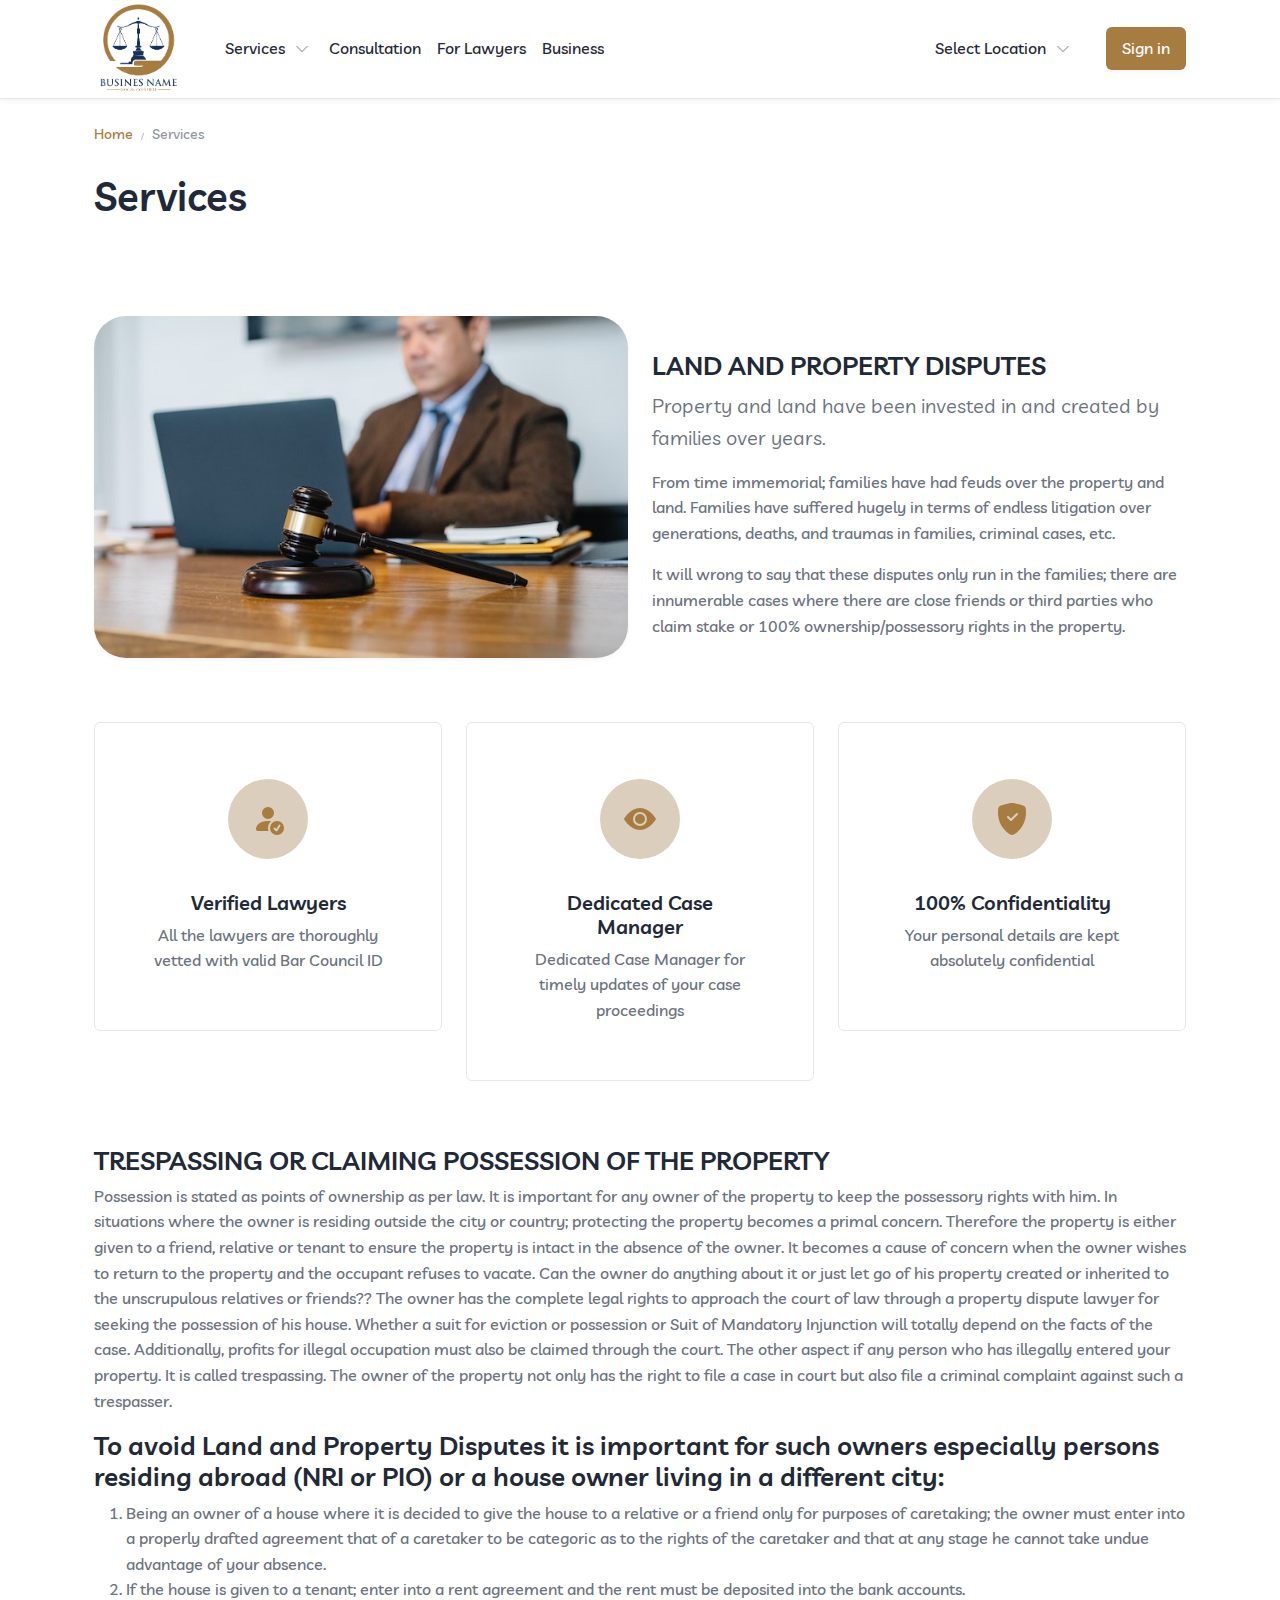
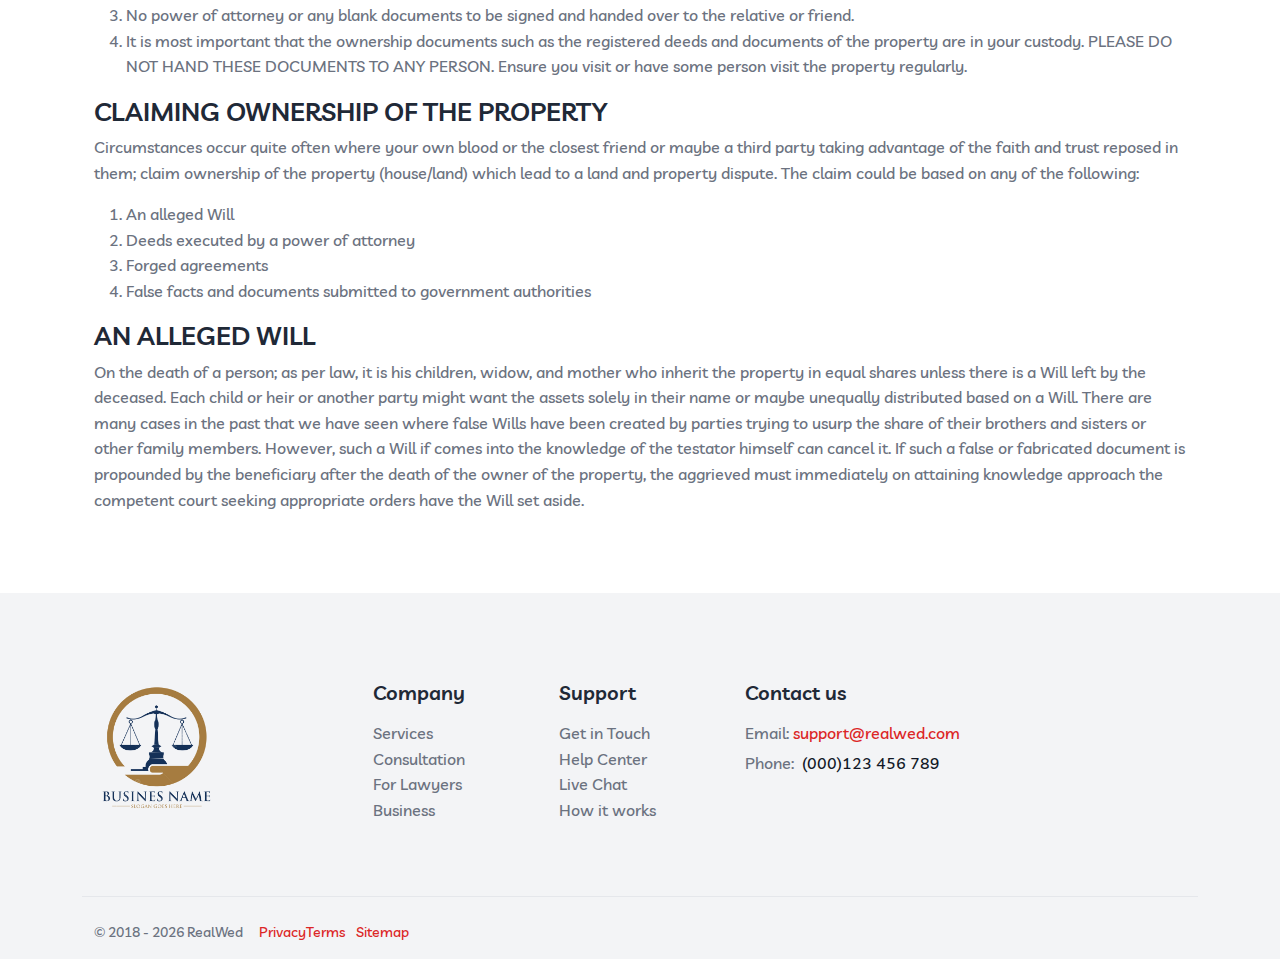
==== services.html @ 01d4025c "service page added" ====
<!DOCTYPE html>
<html lang="en">

<head>
  <meta charset="UTF-8">
  <meta name="viewport" content="width=device-width, initial-scale=1.0">

<!-- Libs -->
<link rel="stylesheet" href="assets/libs/bootstrap-icons/font/bootstrap-icons.css">
<link rel="stylesheet" href="assets/fonts/wedding-icon-font/flaticon.css">
<link rel="stylesheet" href="assets/fonts/fontello/css/fontello.css">

<!-- Theme CSS -->
  <link rel="stylesheet" href="assets/css/theme.min.css">

  <link rel="stylesheet" href="assets/css/style.css">

  <title>Your Legal Website</title>

</head>

<body>

    <!-- navbar -->
  <div class="navbar-transparent navbar-position navbar-white">
      <div class="container">
        <div class="row">
          <div class="col-md-12">
            <nav class="navbar navbar-expand-lg">
              <a class="navbar-brand col-lg-1 col-2" href="index.html">
                  <img src="assets/images/logo/law-logo.png" class="img-fluid w-100" alt="">
                </a>
              <button class="navbar-toggler collapsed" type="button" data-bs-toggle="collapse"
                data-bs-target="#navbarSupportedContent" aria-controls="navbarSupportedContent" aria-expanded="false"
                aria-label="Toggle navigation">
                <span class="icon-bar"></span>
                <span class="icon-bar"></span>
                <span class="icon-bar"></span>
              </button>
              <div class="collapse navbar-collapse" id="navbarSupportedContent">
                <ul class="navbar-nav mx-auto ms-lg-5">
                  <li class="nav-item dropdown">
                    <a class="nav-link dropdown-toggle" href="#" id="navbarListing" role="button" data-bs-toggle="dropdown"
                      aria-expanded="false">
                      Services
                    </a>
                    <ul class="dropdown-menu " aria-labelledby="navbarListing">
                      <li><a class="dropdown-item" href="services.html">Property Possession Delay - RERA</a></li>
                      <li><a class="dropdown-item" href="#">Apostille Certificate</a></li>
                      <li><a class="dropdown-item" href="#">Possession Delay - NCLT</a></li>
                      <li><a class="dropdown-item" href="#">Mutual Consent Divorce</a></li>
                      <li><a class="dropdown-item" href="#">Cheque Bounce Complaint</a></li>
                      <li><a class="dropdown-item" href="#">Legal Notice</a></li>
                    </ul>
                  </li>
  
                  <li><a class="nav-link mt-1" href="#">Consultation</a></li>
                  <li><a class="nav-link mt-1" href="#">For Lawyers</a></li>
                  <li><a class="nav-link mt-1" href="#">Business</a></li>
                </ul>
  
                <div class="p-3 p-lg-0">
                  <ul class="navbar-nav mx-auto ms-lg-auto">
                  <li class="nav-item dropdown">
                    <a class="nav-link dropdown-toggle px-4" href="#" id="blogDropdown" role="button" data-bs-toggle="dropdown"
                      aria-expanded="false">
                      Select Location
                    </a>
                    <ul class="dropdown-menu" aria-labelledby="blogDropdown">
                      <li><a class="dropdown-item" href="">New Delhi</a></li>
                      <li><a class="dropdown-item" href="">Mumbai</a></li>
                      <li><a class="dropdown-item" href="">Pune</a></li>
                      <li><a class="dropdown-item" href="">Hyederabad</a></li>
                    <li><a class="dropdown-item" href="">Kolkata</a></li>
                    <li><a class="dropdown-item" href="">Gurgaon</a></li>
                      <li><a class="dropdown-item" href="">Bangalore</a></li>
                    </ul>
                  </li>
                  <li><a href="signin.html" class="btn btn-secondary bg-gold shadow-sm my-3 text-white border-0">Sign in</a></li>
                </ul>
                
                </div>
              </div>
            </nav>
          </div>
        </div>
      </div>
    </div>
    <!-- end navbar -->

    <!-- pageheader -->
    <section class="pt-4 pb-4 pb-lg-8">
        <div class="container">
            <div class="row">
                <div class="col-md-12">
                    <!-- breadcrumb -->
                    <nav aria-label="breadcrumb">
                        <ol class="breadcrumb">
                            <li class="breadcrumb-item"><a href="#">Home</a></li>
                            <li class="breadcrumb-item active" aria-current="page">Services</li>
                        </ol>
                    </nav>
                    <div class="mt-4">
                        <h1 class="display-6 fw-semi-bold">Services</h1>
                    </div>
                </div>
            </div>
        </div>
    </section>
    <!-- pageheader-->

    <!-- who we are -->
    <section class="py-lg-5 py-6">
        <div class="container">
            <div class="row align-items-center mb-lg-5 mb-5">
                <div class="col-lg-6 col-md-12 col-12">
                    <div class="mb-5">
                        <img src="assets/images/services/land-&-property-details.jpg" alt="about" class="img-fluid rounded-5 w-100 shadow-sm">
                    </div>
                </div>
                <div class="col-lg-6 col-md-12 col-12">
                    <h2>LAND AND PROPERTY DISPUTES</h2>
                    <p class="lead">Property and land have been invested in and created by families over years.</p>
                    <p>From time immemorial; families have had feuds over the property and land. Families have suffered hugely in terms of endless litigation over generations, deaths, and traumas in families, criminal cases, etc. </p>
                    <p>It will wrong to say that these disputes only run in the families; there are innumerable cases where there are close friends or third parties who claim stake or 100% ownership/possessory rights in the property.</p>
                </div>
            </div>
            <div class="row">
                <div class="col-md-4">
                    <div class="card mb-3 mb-lg-0">
                        <div class="card-body p-lg-8">
                            <div class="text-center">
                                <div class="icon-shape icon-xxl bg-primary-100 rounded-circle mb-5">
                                    <svg xmlns="http://www.w3.org/2000/svg" width="32" height="32" fill="currentColor" class="bi bi-person-fill-check text-gold" viewBox="0 0 16 16">
                                        <path d="M12.5 16a3.5 3.5 0 1 0 0-7 3.5 3.5 0 0 0 0 7Zm1.679-4.493-1.335 2.226a.75.75 0 0 1-1.174.144l-.774-.773a.5.5 0 0 1 .708-.708l.547.548 1.17-1.951a.5.5 0 1 1 .858.514ZM11 5a3 3 0 1 1-6 0 3 3 0 0 1 6 0Z"/>
                                        <path d="M2 13c0 1 1 1 1 1h5.256A4.493 4.493 0 0 1 8 12.5a4.49 4.49 0 0 1 1.544-3.393C9.077 9.038 8.564 9 8 9c-5 0-6 3-6 4Z"/>
                                    </svg>
                            </div>
                                <h3>Verified Lawyers</h3>
                                <p class="mb-0">All the lawyers are thoroughly vetted with valid Bar Council ID</p>
                            </div>
                        </div>
                    </div>
                </div>
                <div class="col-md-4">
                    <div class="card mb-3 mb-lg-0">
                        <div class="card-body p-lg-8">
                            <div class="text-center">
                                <div class="icon-shape icon-xxl bg-primary-100 rounded-circle mb-5">
                                <svg xmlns="http://www.w3.org/2000/svg" width="32" height="32" fill="currentColor"
                                    class="bi bi-person-lines-fill text-gold" viewBox="0 0 16 16">
                                    <path d="M10.5 8a2.5 2.5 0 1 1-5 0 2.5 2.5 0 0 1 5 0z" />
                                    <path
                                        d="M0 8s3-5.5 8-5.5S16 8 16 8s-3 5.5-8 5.5S0 8 0 8zm8 3.5a3.5 3.5 0 1 0 0-7 3.5 3.5 0 0 0 0 7z" />
                                </svg>
                                </div>
                                <h3>Dedicated Case Manager</h3>
                                <p class="mb-0">Dedicated Case Manager for timely updates of your case proceedings</p>
                            </div>
                        </div>
                    </div>
                </div>
                <div class="col-md-4">
                    <div class="card mb-3 mb-lg-0">
                        <div class="card-body p-lg-8">
                            <div class="text-center">
                                <div class="icon-shape icon-xxl bg-primary-100 rounded-circle mb-5">
                                    <svg xmlns="http://www.w3.org/2000/svg" width="32" height="32" fill="currentColor" class="bi bi-shield-fill-check text-gold" viewBox="0 0 16 16">
                                        <path fill-rule="evenodd" d="M8 0c-.69 0-1.843.265-2.928.56-1.11.3-2.229.655-2.887.87a1.54 1.54 0 0 0-1.044 1.262c-.596 4.477.787 7.795 2.465 9.99a11.777 11.777 0 0 0 2.517 2.453c.386.273.744.482 1.048.625.28.132.581.24.829.24s.548-.108.829-.24a7.159 7.159 0 0 0 1.048-.625 11.775 11.775 0 0 0 2.517-2.453c1.678-2.195 3.061-5.513 2.465-9.99a1.541 1.541 0 0 0-1.044-1.263 62.467 62.467 0 0 0-2.887-.87C9.843.266 8.69 0 8 0zm2.146 5.146a.5.5 0 0 1 .708.708l-3 3a.5.5 0 0 1-.708 0l-1.5-1.5a.5.5 0 1 1 .708-.708L7.5 7.793l2.646-2.647z"/>
                                      </svg>
                                </div>
                                <h3>100% Confidentiality</h3>
                                <p class="mb-0">Your personal details are kept absolutely confidential</p>
                            </div>
                        </div>
                    </div>
                </div>
            </div>
        </div>
    </section>
    <!-- who we are -->

    <!-- Our Services Content -->

    <section class="py-lg-5 py-6">
        <div class="container">
            <div class="row align-items-center mb-lg-5 mb-5">
                <div class="col-lg-12 col-md-12 col-12">
                    <div class="service-content">
                        <h2>TRESPASSING OR CLAIMING POSSESSION OF THE PROPERTY</h2>
                        <p>Possession is stated as points of ownership as per law. It is important for any owner of the property to keep the possessory rights with him. In situations where the owner is residing outside the city or country; protecting the property becomes a primal concern. Therefore the property is either given to a friend, relative or tenant to ensure the property is intact in the absence of the owner. It becomes a cause of concern when the owner wishes to return to the property and the occupant refuses to vacate.
                            Can the owner do anything about it or just let go of his property created or inherited to the unscrupulous relatives or friends?? The owner has the complete legal rights to approach the court of law through a property dispute lawyer for seeking the possession of his house. Whether a suit for eviction or possession or Suit of Mandatory Injunction will totally depend on the facts of the case. Additionally, profits for illegal occupation must also be claimed through the court.
                            The other aspect if any person who has illegally entered your property. It is called trespassing. The owner of the property not only has the right to file a case in court but also file a criminal complaint against such a trespasser.
                        </p>
                        <h2>To avoid Land and Property Disputes it is important for such owners especially persons residing abroad (NRI or PIO) or a house owner living in a different city:</h2>
                        <ol>
                            <li>Being an owner of a house where it is decided to give the house to a relative or a friend only for purposes of caretaking; the owner must enter into a properly drafted agreement that of a caretaker to be categoric as to the rights of the caretaker and that at any stage he cannot take undue advantage of your absence.</li>
                            <li>If the house is given to a tenant; enter into a rent agreement and the rent must be deposited into the bank accounts.</li>
                            <li>No power of attorney or any blank documents to be signed and handed over to the relative or friend.</li>
                            <li>It is most important that the ownership documents such as the registered deeds and documents of the property are in your custody. PLEASE DO NOT HAND THESE DOCUMENTS TO ANY PERSON. Ensure you visit or have some person visit the property regularly.</li>
                        </ol>
                        <h2>CLAIMING OWNERSHIP OF THE PROPERTY</h2>
                        <p>Circumstances occur quite often where your own blood or the closest friend or maybe a third party taking advantage of the faith and trust reposed in them; claim ownership of the property (house/land) which lead to a land and property dispute. The claim could be based on any of the following:</p>
                        <ol>
                            <li>An alleged Will</li>
                            <li>Deeds executed by a power of attorney</li>
                            <li>Forged agreements</li>
                            <li>False facts and documents submitted to government authorities</li>
                        </ol>
                        <h2>AN ALLEGED WILL</h2>
                        <p>On the death of a person; as per law, it is his children, widow, and mother who inherit the property in equal shares unless there is a Will left by the deceased. Each child or heir or another party might want the assets solely in their name or maybe unequally distributed based on a Will.

                            There are many cases in the past that we have seen where false Wills have been created by parties trying to usurp the share of their brothers and sisters or other family members. However, such a Will if comes into the knowledge of the testator himself can cancel it. If such a false or fabricated document is propounded by the beneficiary after the death of the owner of the property, the aggrieved must immediately on attaining knowledge approach the competent court seeking appropriate orders have the Will set aside.</p>
                    </div>
                </div>
            </div>
        </div>
    </section>

    <!-- End Of Our Services Content -->

























    <!-- footer -->

 <footer class="pt-12 pb-0 bg-light">
    <div class="container">
      <div class="row">
          <!-- col -->
        <div class="col-lg-3 col-md-6 col-12">
            <!-- para -->
          <div class="mb-4 mb-lg-0">
            <a href="./index.html">
              <img src="assets/images/logo/law-logo.png" class="img-fluid w-50" alt="">
            </a>
          </div>
        </div>
        <div class="col-lg-2 col-md-3 col-6">
          <!-- list -->
        <div class="mb-4 mb-lg-0">
          <h3 class="mb-3">Company</h3>
         <ul class="list-unstyled">
           <li><a href="services.html" class="text-body text-hover-primary">Services</a></li>
           <li><a href="#" class="text-body text-hover-primary">Consultation</a></li>
           <li><a href="#" class="text-body text-hover-primary">For Lawyers</a></li>
           <li><a href="#" class="text-body text-hover-primary">Business</a></li>

         </ul>
        </div>
      </div>
      <div class="col-lg-2 col-md-3 col-6">
        <!-- list -->
      <div class="mb-4 mb-lg-0">
        <h3 class="mb-3">Support</h3>
       <ul class="list-unstyled">
         <li><a href="#" class="text-body text-hover-primary">Get in Touch</a></li>
         <li><a href="#" class="text-body text-hover-primary">Help Center</a></li>
         <li><a href="#" class="text-body text-hover-primary">Live Chat</a></li>
         <li><a href="#" class="text-body text-hover-primary">How it works</a></li>

       </ul>
      </div>
    </div>
    <div class="col-lg-3 col-md-6 col-12">
      <!-- contact -->
    <div class="mb-4 mb-lg-0">
     <h3 class="mb-3">Contact us</h3>
     <p class="mb-1">Email:<a href="#" class="ms-1">support@realwed.com</a></p>
     <p>Phone:<span class="text-dark fw-semi-bold ms-2">(000)123 456 789</span></p>
    </div>
  </div>
      </div>
          <!-- tiny footer -->
      <div class="row mt-8 border-top pt-4 align-items-center">
        <div class="col-md-10 col-12">
          <div class="d-flex fs-5 ">

            <div>
              &copy;
              <span id="copyright">  2018 -
                  <script>document.getElementById('copyright').appendChild(document.createTextNode(new Date().getFullYear()))</script>
              </span>
             RealWed
          </div>
        <div class="ms-3">
              <!-- list -->
              <ul class="list-inline">
                <li class="list-inline-item"><a href="#">PrivacyTerms</a></li>
                <li class="list-inline-item"><a href="#">Sitemap</a></li>
              </ul>
              </div>
          </div>
        </div>
      </div>
    </div>
  </footer>

  <!-- scripts -->
  <!-- Libs JS -->
<script src="assets/libs/jquery/dist/jquery.min.js"></script>
<script src="assets/libs/bootstrap/dist/js/bootstrap.bundle.min.js"></script>
<script src="assets/libs/flatpickr/dist/flatpickr.min.js"></script>

<!-- Theme JS -->
<script src="assets/js/theme.min.js"></script>

</body>

</html>
---- assets/fonts/wedding-icon-font/flaticon.css ----
/*
  	Flaticon icon font: Flaticon
  	Creation date: 25/01/2018 10:47
  	*/

@font-face {
  font-family: "Flaticon";
  src: url("./Flaticon.eot");
  src: url("./Flaticon.eot?#iefix") format("embedded-opentype"),
       url("./Flaticon.woff") format("woff"),
       url("./Flaticon.ttf") format("truetype"),
       url("./Flaticon.svg#Flaticon") format("svg");
  font-weight: normal;
  font-style: normal;
}

@media screen and (-webkit-min-device-pixel-ratio:0) {
  @font-face {
    font-family: "Flaticon";
    src: url("./Flaticon.svg#Flaticon") format("svg");
  }
}

[class^="flaticon-"]:before, [class*=" flaticon-"]:before,
[class^="flaticon-"]:after, [class*=" flaticon-"]:after {   
  font-family: Flaticon;
    
font-style: normal;
}

.flaticon-001-gift-1:before { content: "\f100"; }
.flaticon-002-dove:before { content: "\f101"; }
.flaticon-003-cupcake:before { content: "\f102"; }
.flaticon-004-love-1:before { content: "\f103"; }
.flaticon-005-gramophone:before { content: "\f104"; }
.flaticon-006-video-camera:before { content: "\f105"; }
.flaticon-007-ring:before { content: "\f106"; }
.flaticon-008-wedding-dress:before { content: "\f107"; }
.flaticon-009-calendar-1:before { content: "\f108"; }
.flaticon-010-gender-symbol:before { content: "\f109"; }
.flaticon-011-wedding-car:before { content: "\f10a"; }
.flaticon-012-bell:before { content: "\f10b"; }
.flaticon-013-money:before { content: "\f10c"; }
.flaticon-014-lock:before { content: "\f10d"; }
.flaticon-015-love-key:before { content: "\f10e"; }
.flaticon-016-gift:before { content: "\f10f"; }
.flaticon-017-wedding-ring:before { content: "\f110"; }
.flaticon-018-wedding-1:before { content: "\f111"; }
.flaticon-019-wedding-location:before { content: "\f112"; }
.flaticon-020-home:before { content: "\f113"; }
.flaticon-021-wedding-invitation-2:before { content: "\f114"; }
.flaticon-022-church:before { content: "\f115"; }
.flaticon-023-wedding-invitation-1:before { content: "\f116"; }
.flaticon-024-wine-1:before { content: "\f117"; }
.flaticon-025-wedding-cake:before { content: "\f118"; }
.flaticon-026-wine:before { content: "\f119"; }
.flaticon-027-calendar:before { content: "\f11a"; }
.flaticon-028-candle:before { content: "\f11b"; }
.flaticon-029-bible:before { content: "\f11c"; }
.flaticon-030-dish:before { content: "\f11d"; }
.flaticon-031-speech-bubble:before { content: "\f11e"; }
.flaticon-032-shopping-bag:before { content: "\f11f"; }
.flaticon-033-bouquet:before { content: "\f120"; }
.flaticon-034-rings:before { content: "\f121"; }
.flaticon-035-balloons:before { content: "\f122"; }
.flaticon-036-flower:before { content: "\f123"; }
.flaticon-037-lips:before { content: "\f124"; }
.flaticon-038-camera:before { content: "\f125"; }
.flaticon-039-double-bed:before { content: "\f126"; }
.flaticon-040-necklace:before { content: "\f127"; }
.flaticon-041-ticket:before { content: "\f128"; }
.flaticon-042-wedding-suit:before { content: "\f129"; }
.flaticon-043-pastor:before { content: "\f12a"; }
.flaticon-044-groom:before { content: "\f12b"; }
.flaticon-045-bride:before { content: "\f12c"; }
.flaticon-046-wedding:before { content: "\f12d"; }
.flaticon-047-wedding-invitation:before { content: "\f12e"; }
.flaticon-048-just-married:before { content: "\f12f"; }
.flaticon-049-love:before { content: "\f130"; }
.flaticon-050-wedding-couple:before { content: "\f131"; }
---- assets/fonts/fontello/css/fontello.css ----
@font-face {
  font-family: 'fontello';
  src: url('../font/fontello.eot?47738572');
  src: url('../font/fontello.eot?47738572#iefix') format('embedded-opentype'),
       url('../font/fontello.woff2?47738572') format('woff2'),
       url('../font/fontello.woff?47738572') format('woff'),
       url('../font/fontello.ttf?47738572') format('truetype'),
       url('../font/fontello.svg?47738572#fontello') format('svg');
  font-weight: normal;
  font-style: normal;
}
/* Chrome hack: SVG is rendered more smooth in Windozze. 100% magic, uncomment if you need it. */
/* Note, that will break hinting! In other OS-es font will be not as sharp as it could be */
/*
@media screen and (-webkit-min-device-pixel-ratio:0) {
  @font-face {
    font-family: 'fontello';
    src: url('../font/fontello.svg?47738572#fontello') format('svg');
  }
}
*/
 
 [class^="icon-"]:before, [class*=" icon-"]:before {
  font-family: "fontello";
  font-style: normal;
  font-weight: normal;
  speak: none;
 
  display: inline-block;
  text-decoration: inherit;
  width: 1em;
  /*margin-right: .2em;*/
  text-align: center;
  /* opacity: .8; */
 
  /* For safety - reset parent styles, that can break glyph codes*/
  font-variant: normal;
  text-transform: none;
 
  /* fix buttons height, for twitter bootstrap */
  line-height: 1em;
 
  /* Animation center compensation - margins should be symmetric */
  /* remove if not needed 
  margin-left: .2em;*/
 
  /* you can be more comfortable with increased icons size */
  /* font-size: 120%; */
 
  /* Font smoothing. That was taken from TWBS */
  -webkit-font-smoothing: antialiased;
  -moz-osx-font-smoothing: grayscale;
 
  /* Uncomment for 3D effect */
  /* text-shadow: 1px 1px 1px rgba(127, 127, 127, 0.3); */
}
 
.icon-051-love-birds:before { content: '\e800'; } /* '' */
.icon-051-love-letter:before { content: '\e801'; } /* '' */
.icon-051-microphone:before { content: '\e802'; } /* '' */
.icon-051-necklace:before { content: '\e803'; } /* '' */
.icon-051-padlock:before { content: '\e804'; } /* '' */
.icon-051-photo-camera:before { content: '\e805'; } /* '' */
.icon-051-rainbow:before { content: '\e806'; } /* '' */
.icon-051-restaurant:before { content: '\e807'; } /* '' */
.icon-051-romantic-music:before { content: '\e808'; } /* '' */
.icon-051-rose:before { content: '\e809'; } /* '' */
.icon-051-shoe:before { content: '\e80a'; } /* '' */
.icon-051-suit:before { content: '\e80b'; } /* '' */
.icon-051-video-camera:before { content: '\e80c'; } /* '' */
.icon-051-wedding-arch:before { content: '\e80d'; } /* '' */
.icon-051-wedding-cake:before { content: '\e80e'; } /* '' */
.icon-051-wedding-cake-1:before { content: '\e80f'; } /* '' */
.icon-051-wedding-day:before { content: '\e810'; } /* '' */
.icon-051-wedding-dress:before { content: '\e811'; } /* '' */
.icon-051-wedding-invitation:before { content: '\e812'; } /* '' */
.icon-051-wedding-rings:before { content: '\e813'; } /* '' */
.icon-051-balloons:before { content: '\e814'; } /* '' */
.icon-051-bed:before { content: '\e815'; } /* '' */
.icon-051-bell:before { content: '\e816'; } /* '' */
.icon-051-bible:before { content: '\e817'; } /* '' */
.icon-051-bouquet:before { content: '\e818'; } /* '' */
.icon-051-bow-tie:before { content: '\e819'; } /* '' */
.icon-051-bride:before { content: '\e81a'; } /* '' */
.icon-051-candelabra:before { content: '\e81b'; } /* '' */
.icon-051-car:before { content: '\e81c'; } /* '' */
.icon-051-champagne:before { content: '\e81d'; } /* '' */
.icon-051-cheers:before { content: '\e81e'; } /* '' */
.icon-051-church:before { content: '\e81f'; } /* '' */
.icon-051-cocktail:before { content: '\e820'; } /* '' */
.icon-051-cupcake:before { content: '\e821'; } /* '' */
.icon-051-cupid:before { content: '\e822'; } /* '' */
.icon-051-cupid-1:before { content: '\e823'; } /* '' */
.icon-051-diamond:before { content: '\e824'; } /* '' */
.icon-051-dinner:before { content: '\e825'; } /* '' */
.icon-051-engagement-ring:before { content: '\e826'; } /* '' */
.icon-051-engagement-ring-1:before { content: '\e827'; } /* '' */
.icon-051-fireworks:before { content: '\e828'; } /* '' */
.icon-051-garlands:before { content: '\e829'; } /* '' */
.icon-051-genders:before { content: '\e82a'; } /* '' */
.icon-051-gift:before { content: '\e82b'; } /* '' */
.icon-051-groom:before { content: '\e82c'; } /* '' */
.icon-051-hearts:before { content: '\e82d'; } /* '' */
.icon-051-high-heels:before { content: '\e82e'; } /* '' */
.icon-051-key:before { content: '\e82f'; } /* '' */
.icon-051-kiss:before { content: '\e830'; } /* '' */
.icon-051-lipstick:before { content: '\e831'; } /* '' */
.icon-034-balloons:before { content: '\e832'; } /* '' */
.icon-035-rose:before { content: '\e833'; } /* '' */
.icon-036-cupcake:before { content: '\e834'; } /* '' */
.icon-037-microphone:before { content: '\e835'; } /* '' */
.icon-038-bouquet:before { content: '\e836'; } /* '' */
.icon-039-diamond:before { content: '\e837'; } /* '' */
.icon-040-bride:before { content: '\e838'; } /* '' */
.icon-041-gift:before { content: '\e839'; } /* '' */
.icon-042-rings:before { content: '\e83a'; } /* '' */
.icon-043-toast:before { content: '\e83b'; } /* '' */
.icon-044-birds:before { content: '\e83c'; } /* '' */
.icon-045-ring:before { content: '\e83d'; } /* '' */
.icon-046-crown:before { content: '\e83e'; } /* '' */
.icon-047-camera:before { content: '\e83f'; } /* '' */
.icon-048-love:before { content: '\e840'; } /* '' */
.icon-049-music:before { content: '\e841'; } /* '' */
.icon-050-high-heels:before { content: '\e842'; } /* '' */
.icon-001-plate:before { content: '\e843'; } /* '' */
.icon-002-genders:before { content: '\e844'; } /* '' */
.icon-003-waiter:before { content: '\e845'; } /* '' */
.icon-004-chat:before { content: '\e846'; } /* '' */
.icon-005-smartphone:before { content: '\e847'; } /* '' */
.icon-006-video-camera-1:before { content: '\e848'; } /* '' */
.icon-007-video-camera:before { content: '\e849'; } /* '' */
.icon-008-suitcase:before { content: '\e84a'; } /* '' */
.icon-009-candle:before { content: '\e84b'; } /* '' */
.icon-010-potion:before { content: '\e84c'; } /* '' */
.icon-011-wine-1:before { content: '\e84d'; } /* '' */
.icon-012-bow-1:before { content: '\e84e'; } /* '' */
.icon-013-calendar:before { content: '\e84f'; } /* '' */
.icon-014-padlock:before { content: '\e850'; } /* '' */
.icon-015-bible:before { content: '\e851'; } /* '' */
.icon-016-bow:before { content: '\e852'; } /* '' */
.icon-017-location:before { content: '\e853'; } /* '' */
.icon-018-invitation-1:before { content: '\e854'; } /* '' */
.icon-019-bell:before { content: '\e855'; } /* '' */
.icon-020-toast-1:before { content: '\e856'; } /* '' */
.icon-021-love-1:before { content: '\e857'; } /* '' */
.icon-022-hand-bag:before { content: '\e858'; } /* '' */
.icon-023-dress:before { content: '\e859'; } /* '' */
.icon-024-invitation:before { content: '\e85a'; } /* '' */
.icon-025-groom:before { content: '\e85b'; } /* '' */
.icon-026-letter:before { content: '\e85c'; } /* '' */
.icon-027-shopping-bag:before { content: '\e85d'; } /* '' */
.icon-028-cake:before { content: '\e85e'; } /* '' */
.icon-029-wine:before { content: '\e85f'; } /* '' */
.icon-030-church:before { content: '\e860'; } /* '' */
.icon-031-key:before { content: '\e861'; } /* '' */
.icon-032-cupid:before { content: '\e862'; } /* '' */
.icon-033-suit:before { content: '\e863'; } /* '' */
.icon-calendar:before { content: '\e864'; } /* '' */
.icon-calendar-1:before { content: '\e865'; } /* '' */
.icon-calendar-2:before { content: '\e866'; } /* '' */
.icon-calendar-3:before { content: '\e867'; } /* '' */
.icon-calendar-4:before { content: '\e868'; } /* '' */
.icon-calendar-5:before { content: '\e869'; } /* '' */
.icon-calendar-6:before { content: '\e86a'; } /* '' */
.icon-calendar-7:before { content: '\e86b'; } /* '' */
.icon-checked:before { content: '\e86c'; } /* '' */
.icon-checked-1:before { content: '\e86d'; } /* '' */
.icon-clock:before { content: '\e86e'; } /* '' */
.icon-clock-1:before { content: '\e86f'; } /* '' */
.icon-close:before { content: '\e870'; } /* '' */
.icon-cloud:before { content: '\e871'; } /* '' */
.icon-cloud-computing:before { content: '\e872'; } /* '' */
.icon-cloud-computing-1:before { content: '\e873'; } /* '' */
.icon-cloud-computing-2:before { content: '\e874'; } /* '' */
.icon-cloud-computing-3:before { content: '\e875'; } /* '' */
.icon-cloud-computing-4:before { content: '\e876'; } /* '' */
.icon-cloud-computing-5:before { content: '\e877'; } /* '' */
.icon-command:before { content: '\e878'; } /* '' */
.icon-compact-disc:before { content: '\e879'; } /* '' */
.icon-compact-disc-1:before { content: '\e87a'; } /* '' */
.icon-compact-disc-2:before { content: '\e87b'; } /* '' */
.icon-compass:before { content: '\e87c'; } /* '' */
.icon-compose:before { content: '\e87d'; } /* '' */
.icon-controls:before { content: '\e87e'; } /* '' */
.icon-controls-1:before { content: '\e87f'; } /* '' */
.icon-controls-2:before { content: '\e880'; } /* '' */
.icon-controls-3:before { content: '\e881'; } /* '' */
.icon-controls-4:before { content: '\e882'; } /* '' */
.icon-controls-5:before { content: '\e883'; } /* '' */
.icon-controls-6:before { content: '\e884'; } /* '' */
.icon-controls-7:before { content: '\e885'; } /* '' */
.icon-controls-8:before { content: '\e886'; } /* '' */
.icon-controls-9:before { content: '\e887'; } /* '' */
.icon-database:before { content: '\e888'; } /* '' */
.icon-database-1:before { content: '\e889'; } /* '' */
.icon-database-2:before { content: '\e88a'; } /* '' */
.icon-database-3:before { content: '\e88b'; } /* '' */
.icon-diamond:before { content: '\e88c'; } /* '' */
.icon-diploma:before { content: '\e88d'; } /* '' */
.icon-dislike:before { content: '\e88e'; } /* '' */
.icon-dislike-1:before { content: '\e88f'; } /* '' */
.icon-divide:before { content: '\e890'; } /* '' */
.icon-divide-1:before { content: '\e891'; } /* '' */
.icon-division:before { content: '\e892'; } /* '' */
.icon-document:before { content: '\e893'; } /* '' */
.icon-download:before { content: '\e894'; } /* '' */
.icon-edit:before { content: '\e895'; } /* '' */
.icon-edit-1:before { content: '\e896'; } /* '' */
.icon-eject:before { content: '\e897'; } /* '' */
.icon-eject-1:before { content: '\e898'; } /* '' */
.icon-equal:before { content: '\e899'; } /* '' */
.icon-equal-1:before { content: '\e89a'; } /* '' */
.icon-equal-2:before { content: '\e89b'; } /* '' */
.icon-error:before { content: '\e89c'; } /* '' */
.icon-exit:before { content: '\e89d'; } /* '' */
.icon-exit-1:before { content: '\e89e'; } /* '' */
.icon-exit-2:before { content: '\e89f'; } /* '' */
.icon-eyeglasses:before { content: '\e8a0'; } /* '' */
.icon-fast-forward:before { content: '\e8a1'; } /* '' */
.icon-fast-forward-1:before { content: '\e8a2'; } /* '' */
.icon-fax:before { content: '\e8a3'; } /* '' */
.icon-file:before { content: '\e8a4'; } /* '' */
.icon-file-1:before { content: '\e8a5'; } /* '' */
.icon-file-2:before { content: '\e8a6'; } /* '' */
.icon-film:before { content: '\e8a7'; } /* '' */
.icon-fingerprint:before { content: '\e8a8'; } /* '' */
.icon-flag:before { content: '\e8a9'; } /* '' */
.icon-flag-1:before { content: '\e8aa'; } /* '' */
.icon-flag-2:before { content: '\e8ab'; } /* '' */
.icon-flag-3:before { content: '\e8ac'; } /* '' */
.icon-flag-4:before { content: '\e8ad'; } /* '' */
.icon-focus:before { content: '\e8ae'; } /* '' */
.icon-folder:before { content: '\e8af'; } /* '' */
.icon-folder-1:before { content: '\e8b0'; } /* '' */
.icon-folder-2:before { content: '\e8b1'; } /* '' */
.icon-folder-3:before { content: '\e8b2'; } /* '' */
.icon-folder-4:before { content: '\e8b3'; } /* '' */
.icon-folder-5:before { content: '\e8b4'; } /* '' */
.icon-folder-6:before { content: '\e8b5'; } /* '' */
.icon-folder-7:before { content: '\e8b6'; } /* '' */
.icon-folder-8:before { content: '\e8b7'; } /* '' */
.icon-folder-9:before { content: '\e8b8'; } /* '' */
.icon-folder-10:before { content: '\e8b9'; } /* '' */
.icon-folder-11:before { content: '\e8ba'; } /* '' */
.icon-folder-12:before { content: '\e8bb'; } /* '' */
.icon-folder-13:before { content: '\e8bc'; } /* '' */
.icon-folder-14:before { content: '\e8bd'; } /* '' */
.icon-folder-15:before { content: '\e8be'; } /* '' */
.icon-folder-16:before { content: '\e8bf'; } /* '' */
.icon-folder-17:before { content: '\e8c0'; } /* '' */
.icon-folder-18:before { content: '\e8c1'; } /* '' */
.icon-folder-19:before { content: '\e8c2'; } /* '' */
.icon-forbidden:before { content: '\e8c3'; } /* '' */
.icon-funnel:before { content: '\e8c4'; } /* '' */
.icon-garbage:before { content: '\e8c5'; } /* '' */
.icon-garbage-1:before { content: '\e8c6'; } /* '' */
.icon-garbage-2:before { content: '\e8c7'; } /* '' */
.icon-gift:before { content: '\e8c8'; } /* '' */
.icon-help:before { content: '\e8c9'; } /* '' */
.icon-hide:before { content: '\e8ca'; } /* '' */
.icon-hold:before { content: '\e8cb'; } /* '' */
.icon-home:before { content: '\e8cc'; } /* '' */
.icon-home-1:before { content: '\e8cd'; } /* '' */
.icon-home-2:before { content: '\e8ce'; } /* '' */
.icon-hourglass:before { content: '\e8cf'; } /* '' */
.icon-hourglass-1:before { content: '\e8d0'; } /* '' */
.icon-hourglass-2:before { content: '\e8d1'; } /* '' */
.icon-hourglass-3:before { content: '\e8d2'; } /* '' */
.icon-house:before { content: '\e8d3'; } /* '' */
.icon-id-card:before { content: '\e8d4'; } /* '' */
.icon-id-card-1:before { content: '\e8d5'; } /* '' */
.icon-id-card-2:before { content: '\e8d6'; } /* '' */
.icon-id-card-3:before { content: '\e8d7'; } /* '' */
.icon-id-card-4:before { content: '\e8d8'; } /* '' */
.icon-id-card-5:before { content: '\e8d9'; } /* '' */
.icon-idea:before { content: '\e8da'; } /* '' */
.icon-incoming:before { content: '\e8db'; } /* '' */
.icon-infinity:before { content: '\e8dc'; } /* '' */
.icon-info:before { content: '\e8dd'; } /* '' */
.icon-internet:before { content: '\e8de'; } /* '' */
.icon-key:before { content: '\e8df'; } /* '' */
.icon-lamp:before { content: '\e8e0'; } /* '' */
.icon-layers:before { content: '\e8e1'; } /* '' */
.icon-layers-1:before { content: '\e8e2'; } /* '' */
.icon-like:before { content: '\e8e3'; } /* '' */
.icon-like-1:before { content: '\e8e4'; } /* '' */
.icon-like-2:before { content: '\e8e5'; } /* '' */
.icon-link:before { content: '\e8e6'; } /* '' */
.icon-list:before { content: '\e8e7'; } /* '' */
.icon-list-1:before { content: '\e8e8'; } /* '' */
.icon-lock:before { content: '\e8e9'; } /* '' */
.icon-lock-1:before { content: '\e8ea'; } /* '' */
.icon-locked:before { content: '\e8eb'; } /* '' */
.icon-locked-1:before { content: '\e8ec'; } /* '' */
.icon-locked-2:before { content: '\e8ed'; } /* '' */
.icon-locked-3:before { content: '\e8ee'; } /* '' */
.icon-locked-4:before { content: '\e8ef'; } /* '' */
.icon-locked-5:before { content: '\e8f0'; } /* '' */
.icon-locked-6:before { content: '\e8f1'; } /* '' */
.icon-login:before { content: '\e8f2'; } /* '' */
.icon-magic-wand:before { content: '\e8f3'; } /* '' */
.icon-magnet:before { content: '\e8f4'; } /* '' */
.icon-magnet-1:before { content: '\e8f5'; } /* '' */
.icon-magnet-2:before { content: '\e8f6'; } /* '' */
.icon-map:before { content: '\e8f7'; } /* '' */
.icon-map-1:before { content: '\e8f8'; } /* '' */
.icon-map-2:before { content: '\e8f9'; } /* '' */
.icon-map-location:before { content: '\e8fa'; } /* '' */
.icon-megaphone:before { content: '\e8fb'; } /* '' */
.icon-megaphone-1:before { content: '\e8fc'; } /* '' */
.icon-menu:before { content: '\e8fd'; } /* '' */
.icon-menu-1:before { content: '\e8fe'; } /* '' */
.icon-menu-2:before { content: '\e8ff'; } /* '' */
.icon-menu-3:before { content: '\e900'; } /* '' */
.icon-menu-4:before { content: '\e901'; } /* '' */
.icon-microphone:before { content: '\e902'; } /* '' */
.icon-microphone-1:before { content: '\e903'; } /* '' */
.icon-minus:before { content: '\e904'; } /* '' */
.icon-minus-1:before { content: '\e905'; } /* '' */
.icon-more:before { content: '\e906'; } /* '' */
.icon-more-1:before { content: '\e907'; } /* '' */
.icon-more-2:before { content: '\e908'; } /* '' */
.icon-multiply:before { content: '\e909'; } /* '' */
.icon-multiply-1:before { content: '\e90a'; } /* '' */
.icon-music-player:before { content: '\e90b'; } /* '' */
.icon-music-player-1:before { content: '\e90c'; } /* '' */
.icon-music-player-2:before { content: '\e90d'; } /* '' */
.icon-music-player-3:before { content: '\e90e'; } /* '' */
.icon-mute:before { content: '\e90f'; } /* '' */
.icon-muted:before { content: '\e910'; } /* '' */
.icon-navigation:before { content: '\e911'; } /* '' */
.icon-navigation-1:before { content: '\e912'; } /* '' */
.icon-network:before { content: '\e913'; } /* '' */
.icon-newspaper:before { content: '\e914'; } /* '' */
.icon-next:before { content: '\e915'; } /* '' */
.icon-note:before { content: '\e916'; } /* '' */
.icon-notebook:before { content: '\e917'; } /* '' */
.icon-notebook-1:before { content: '\e918'; } /* '' */
.icon-notebook-2:before { content: '\e919'; } /* '' */
.icon-notebook-3:before { content: '\e91a'; } /* '' */
.icon-notebook-4:before { content: '\e91b'; } /* '' */
.icon-notebook-5:before { content: '\e91c'; } /* '' */
.icon-notepad:before { content: '\e91d'; } /* '' */
.icon-notepad-1:before { content: '\e91e'; } /* '' */
.icon-notepad-2:before { content: '\e91f'; } /* '' */
.icon-notification:before { content: '\e920'; } /* '' */
.icon-paper-plane:before { content: '\e921'; } /* '' */
.icon-paper-plane-1:before { content: '\e922'; } /* '' */
.icon-pause:before { content: '\e923'; } /* '' */
.icon-pause-1:before { content: '\e924'; } /* '' */
.icon-percent:before { content: '\e925'; } /* '' */
.icon-percent-1:before { content: '\e926'; } /* '' */
.icon-perspective:before { content: '\e927'; } /* '' */
.icon-photo-camera:before { content: '\e928'; } /* '' */
.icon-photo-camera-1:before { content: '\e929'; } /* '' */
.icon-photos:before { content: '\e92a'; } /* '' */
.icon-picture:before { content: '\e92b'; } /* '' */
.icon-picture-1:before { content: '\e92c'; } /* '' */
.icon-picture-2:before { content: '\e92d'; } /* '' */
.icon-pin:before { content: '\e92e'; } /* '' */
.icon-placeholder:before { content: '\e92f'; } /* '' */
.icon-placeholder-1:before { content: '\e930'; } /* '' */
.icon-placeholder-2:before { content: '\e931'; } /* '' */
.icon-placeholder-3:before { content: '\e932'; } /* '' */
.icon-placeholders:before { content: '\e933'; } /* '' */
.icon-play-button:before { content: '\e934'; } /* '' */
.icon-play-button-1:before { content: '\e935'; } /* '' */
.icon-plus:before { content: '\e936'; } /* '' */
.icon-power:before { content: '\e937'; } /* '' */
.icon-previous:before { content: '\e938'; } /* '' */
.icon-price-tag:before { content: '\e939'; } /* '' */
.icon-print:before { content: '\e93a'; } /* '' */
.icon-push-pin:before { content: '\e93b'; } /* '' */
.icon-radar:before { content: '\e93c'; } /* '' */
.icon-reading:before { content: '\e93d'; } /* '' */
.icon-record:before { content: '\e93e'; } /* '' */
.icon-repeat:before { content: '\e93f'; } /* '' */
.icon-repeat-1:before { content: '\e940'; } /* '' */
.icon-restart:before { content: '\e941'; } /* '' */
.icon-resume:before { content: '\e942'; } /* '' */
.icon-rewind:before { content: '\e943'; } /* '' */
.icon-rewind-1:before { content: '\e944'; } /* '' */
.icon-route:before { content: '\e945'; } /* '' */
.icon-save:before { content: '\e946'; } /* '' */
.icon-search:before { content: '\e947'; } /* '' */
.icon-search-1:before { content: '\e948'; } /* '' */
.icon-send:before { content: '\e949'; } /* '' */
.icon-server:before { content: '\e94a'; } /* '' */
.icon-server-1:before { content: '\e94b'; } /* '' */
.icon-server-2:before { content: '\e94c'; } /* '' */
.icon-server-3:before { content: '\e94d'; } /* '' */
.icon-settings:before { content: '\e94e'; } /* '' */
.icon-settings-1:before { content: '\e94f'; } /* '' */
.icon-settings-2:before { content: '\e950'; } /* '' */
.icon-settings-3:before { content: '\e951'; } /* '' */
.icon-settings-4:before { content: '\e952'; } /* '' */
.icon-settings-5:before { content: '\e953'; } /* '' */
.icon-settings-6:before { content: '\e954'; } /* '' */
.icon-settings-7:before { content: '\e955'; } /* '' */
.icon-settings-8:before { content: '\e956'; } /* '' */
.icon-settings-9:before { content: '\e957'; } /* '' */
.icon-share:before { content: '\e958'; } /* '' */
.icon-share-1:before { content: '\e959'; } /* '' */
.icon-share-2:before { content: '\e95a'; } /* '' */
.icon-shuffle:before { content: '\e95b'; } /* '' */
.icon-shuffle-1:before { content: '\e95c'; } /* '' */
.icon-shutdown:before { content: '\e95d'; } /* '' */
.icon-sign:before { content: '\e95e'; } /* '' */
.icon-sign-1:before { content: '\e95f'; } /* '' */
.icon-skip:before { content: '\e960'; } /* '' */
.icon-smartphone:before { content: '\e961'; } /* '' */
.icon-smartphone-1:before { content: '\e962'; } /* '' */
.icon-smartphone-2:before { content: '\e963'; } /* '' */
.icon-smartphone-3:before { content: '\e964'; } /* '' */
.icon-smartphone-4:before { content: '\e965'; } /* '' */
.icon-smartphone-5:before { content: '\e966'; } /* '' */
.icon-smartphone-6:before { content: '\e967'; } /* '' */
.icon-smartphone-7:before { content: '\e968'; } /* '' */
.icon-smartphone-8:before { content: '\e969'; } /* '' */
.icon-smartphone-9:before { content: '\e96a'; } /* '' */
.icon-smartphone-10:before { content: '\e96b'; } /* '' */
.icon-smartphone-11:before { content: '\e96c'; } /* '' */
.icon-speaker:before { content: '\e96d'; } /* '' */
.icon-speaker-1:before { content: '\e96e'; } /* '' */
.icon-speaker-2:before { content: '\e96f'; } /* '' */
.icon-speaker-3:before { content: '\e970'; } /* '' */
.icon-speaker-4:before { content: '\e971'; } /* '' */
.icon-speaker-5:before { content: '\e972'; } /* '' */
.icon-speaker-6:before { content: '\e973'; } /* '' */
.icon-speaker-7:before { content: '\e974'; } /* '' */
.icon-speaker-8:before { content: '\e975'; } /* '' */
.icon-spotlight:before { content: '\e976'; } /* '' */
.icon-star:before { content: '\e977'; } /* '' */
.icon-star-1:before { content: '\e978'; } /* '' */
.icon-stop:before { content: '\e979'; } /* '' */
.icon-stop-1:before { content: '\e97a'; } /* '' */
.icon-stopwatch:before { content: '\e97b'; } /* '' */
.icon-stopwatch-1:before { content: '\e97c'; } /* '' */
.icon-stopwatch-2:before { content: '\e97d'; } /* '' */
.icon-stopwatch-3:before { content: '\e97e'; } /* '' */
.icon-stopwatch-4:before { content: '\e97f'; } /* '' */
.icon-street:before { content: '\e980'; } /* '' */
.icon-street-1:before { content: '\e981'; } /* '' */
.icon-substract:before { content: '\e982'; } /* '' */
.icon-substract-1:before { content: '\e983'; } /* '' */
.icon-success:before { content: '\e984'; } /* '' */
.icon-switch:before { content: '\e985'; } /* '' */
.icon-switch-1:before { content: '\e986'; } /* '' */
.icon-switch-2:before { content: '\e987'; } /* '' */
.icon-switch-3:before { content: '\e988'; } /* '' */
.icon-switch-4:before { content: '\e989'; } /* '' */
.icon-switch-5:before { content: '\e98a'; } /* '' */
.icon-switch-6:before { content: '\e98b'; } /* '' */
.icon-switch-7:before { content: '\e98c'; } /* '' */
.icon-tabs:before { content: '\e98d'; } /* '' */
.icon-tabs-1:before { content: '\e98e'; } /* '' */
.icon-target:before { content: '\e98f'; } /* '' */
.icon-television:before { content: '\e990'; } /* '' */
.icon-television-1:before { content: '\e991'; } /* '' */
.icon-time:before { content: '\e992'; } /* '' */
.icon-trash:before { content: '\e993'; } /* '' */
.icon-umbrella:before { content: '\e994'; } /* '' */
.icon-unlink:before { content: '\e995'; } /* '' */
.icon-unlocked:before { content: '\e996'; } /* '' */
.icon-unlocked-1:before { content: '\e997'; } /* '' */
.icon-unlocked-2:before { content: '\e998'; } /* '' */
.icon-upload:before { content: '\e999'; } /* '' */
.icon-user:before { content: '\e99a'; } /* '' */
.icon-user-1:before { content: '\e99b'; } /* '' */
.icon-user-2:before { content: '\e99c'; } /* '' */
.icon-user-3:before { content: '\e99d'; } /* '' */
.icon-user-4:before { content: '\e99e'; } /* '' */
.icon-user-5:before { content: '\e99f'; } /* '' */
.icon-user-6:before { content: '\e9a0'; } /* '' */
.icon-user-7:before { content: '\e9a1'; } /* '' */
.icon-users:before { content: '\e9a2'; } /* '' */
.icon-users-1:before { content: '\e9a3'; } /* '' */
.icon-video-camera:before { content: '\e9a4'; } /* '' */
.icon-video-camera-1:before { content: '\e9a5'; } /* '' */
.icon-video-player:before { content: '\e9a6'; } /* '' */
.icon-video-player-1:before { content: '\e9a7'; } /* '' */
.icon-video-player-2:before { content: '\e9a8'; } /* '' */
.icon-view:before { content: '\e9a9'; } /* '' */
.icon-view-1:before { content: '\e9aa'; } /* '' */
.icon-view-2:before { content: '\e9ab'; } /* '' */
.icon-volume-control:before { content: '\e9ac'; } /* '' */
.icon-volume-control-1:before { content: '\e9ad'; } /* '' */
.icon-warning:before { content: '\e9ae'; } /* '' */
.icon-wifi:before { content: '\e9af'; } /* '' */
.icon-wifi-1:before { content: '\e9b0'; } /* '' */
.icon-windows:before { content: '\e9b1'; } /* '' */
.icon-windows-1:before { content: '\e9b2'; } /* '' */
.icon-windows-2:before { content: '\e9b3'; } /* '' */
.icon-windows-3:before { content: '\e9b4'; } /* '' */
.icon-windows-4:before { content: '\e9b5'; } /* '' */
.icon-wireless-internet:before { content: '\e9b6'; } /* '' */
.icon-worldwide:before { content: '\e9b7'; } /* '' */
.icon-worldwide-1:before { content: '\e9b8'; } /* '' */
.icon-zoom-in:before { content: '\e9b9'; } /* '' */
.icon-zoom-out:before { content: '\e9ba'; } /* '' */
.icon-add:before { content: '\e9bb'; } /* '' */
.icon-add-1:before { content: '\e9bc'; } /* '' */
.icon-add-2:before { content: '\e9bd'; } /* '' */
.icon-add-3:before { content: '\e9be'; } /* '' */
.icon-agenda:before { content: '\e9bf'; } /* '' */
.icon-alarm:before { content: '\e9c0'; } /* '' */
.icon-alarm-1:before { content: '\e9c1'; } /* '' */
.icon-alarm-clock:before { content: '\e9c2'; } /* '' */
.icon-alarm-clock-1:before { content: '\e9c3'; } /* '' */
.icon-albums:before { content: '\e9c4'; } /* '' */
.icon-app:before { content: '\e9c5'; } /* '' */
.icon-archive:before { content: '\e9c6'; } /* '' */
.icon-archive-1:before { content: '\e9c7'; } /* '' */
.icon-archive-2:before { content: '\e9c8'; } /* '' */
.icon-archive-3:before { content: '\e9c9'; } /* '' */
.icon-attachment:before { content: '\e9ca'; } /* '' */
.icon-back:before { content: '\e9cb'; } /* '' */
.icon-battery:before { content: '\e9cc'; } /* '' */
.icon-battery-1:before { content: '\e9cd'; } /* '' */
.icon-battery-2:before { content: '\e9ce'; } /* '' */
.icon-battery-3:before { content: '\e9cf'; } /* '' */
.icon-battery-4:before { content: '\e9d0'; } /* '' */
.icon-battery-5:before { content: '\e9d1'; } /* '' */
.icon-battery-6:before { content: '\e9d2'; } /* '' */
.icon-battery-7:before { content: '\e9d3'; } /* '' */
.icon-battery-8:before { content: '\e9d4'; } /* '' */
.icon-battery-9:before { content: '\e9d5'; } /* '' */
.icon-binoculars:before { content: '\e9d6'; } /* '' */
.icon-blueprint:before { content: '\e9d7'; } /* '' */
.icon-bluetooth:before { content: '\e9d8'; } /* '' */
.icon-bluetooth-1:before { content: '\e9d9'; } /* '' */
.icon-bookmark:before { content: '\e9da'; } /* '' */
.icon-bookmark-1:before { content: '\e9db'; } /* '' */
.icon-briefcase:before { content: '\e9dc'; } /* '' */
.icon-broken-link:before { content: '\e9dd'; } /* '' */
.icon-calculator:before { content: '\e9de'; } /* '' */
.icon-calculator-1:before { content: '\e9df'; } /* '' */
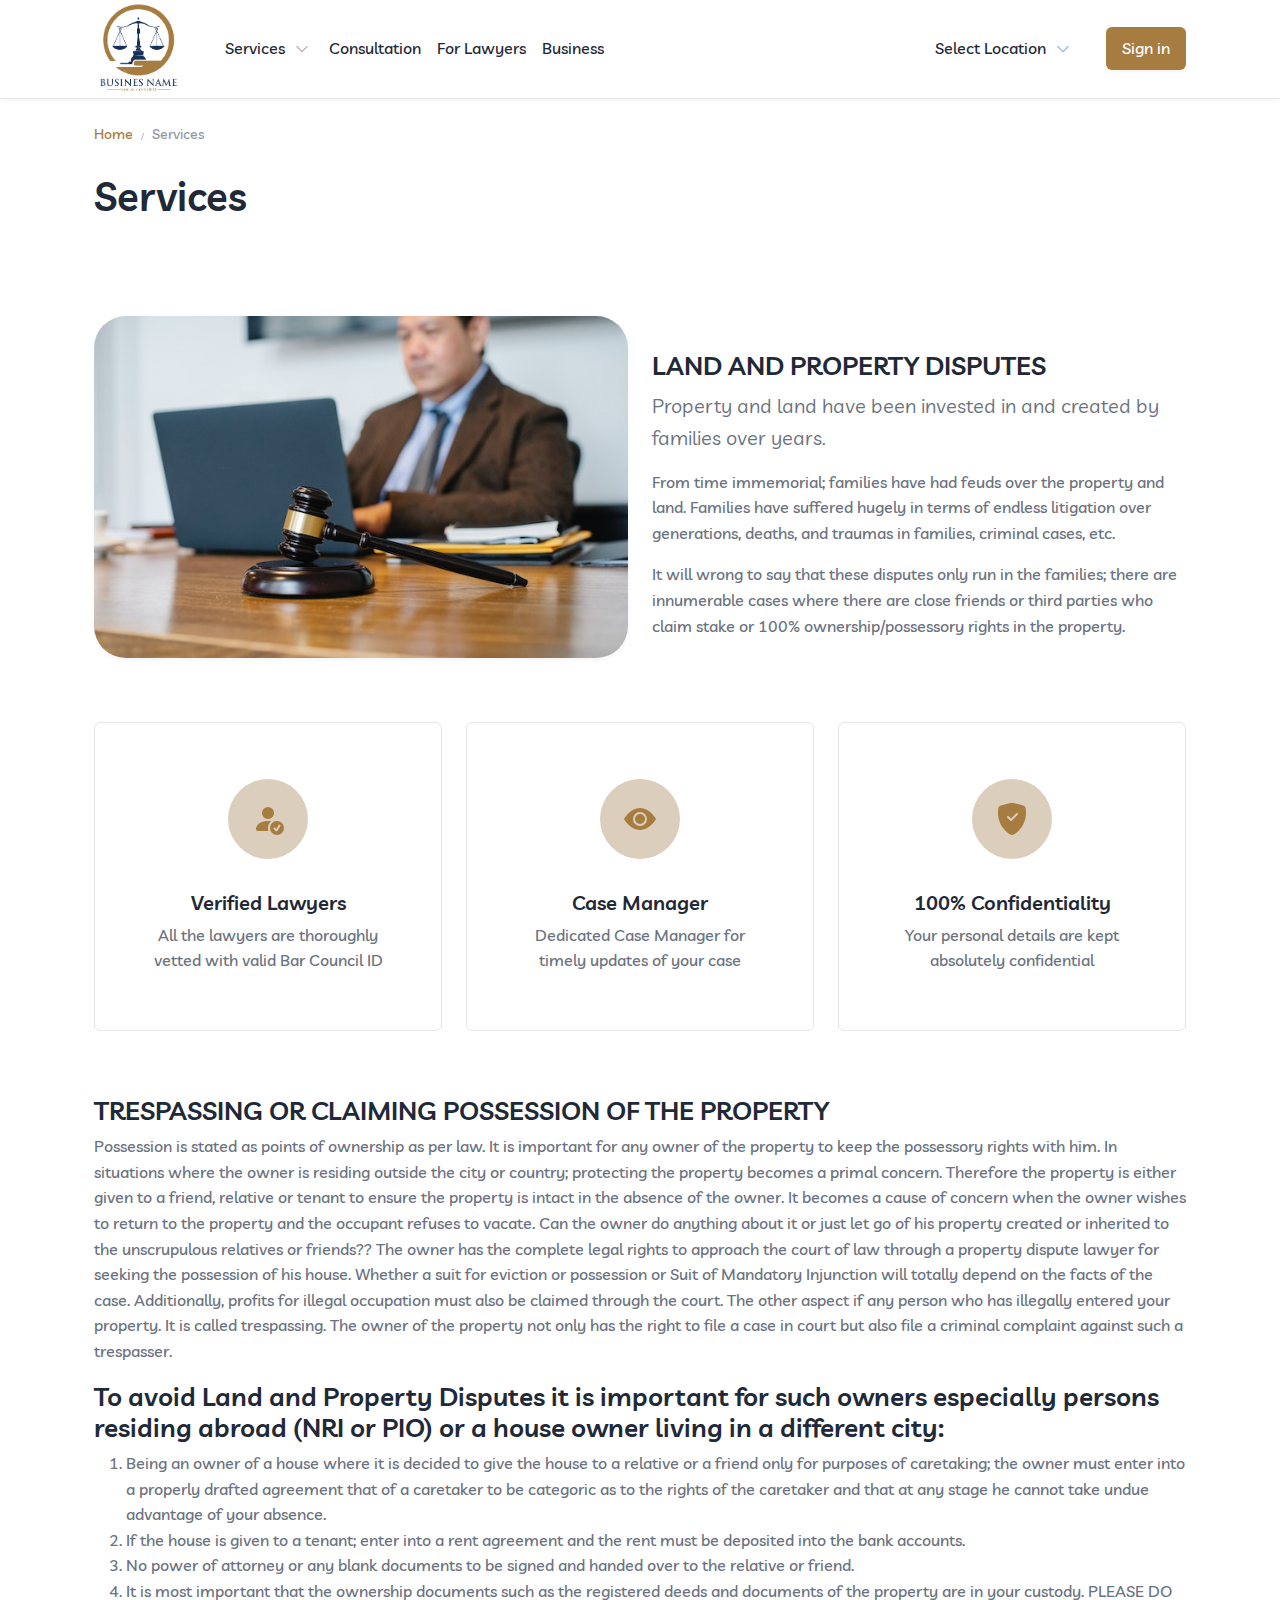
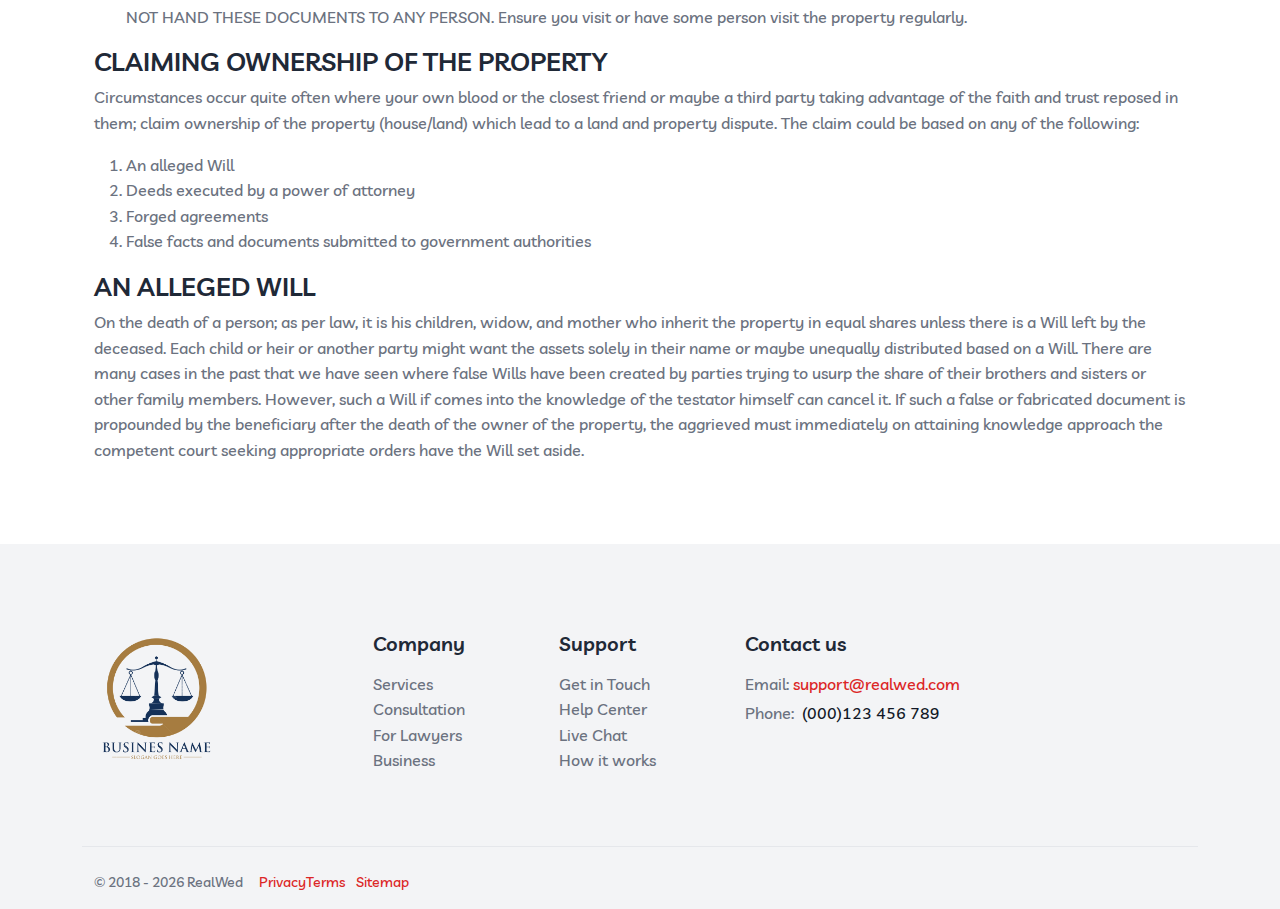
==== commit f1c0cf0a: "home page changed" ====
--- a/services.html
+++ b/services.html
@@ -4,16 +4,18 @@
 <head>
   <meta charset="UTF-8">
   <meta name="viewport" content="width=device-width, initial-scale=1.0">
-
-<!-- Libs -->
-<link rel="stylesheet" href="assets/libs/bootstrap-icons/font/bootstrap-icons.css">
-<link rel="stylesheet" href="assets/fonts/wedding-icon-font/flaticon.css">
-<link rel="stylesheet" href="assets/fonts/fontello/css/fontello.css">
-
-<!-- Theme CSS -->
-  <link rel="stylesheet" href="assets/css/theme.min.css">
-
-  <link rel="stylesheet" href="assets/css/style.css">
+    <!-- Favicons -->
+    <link rel="icon" type="image/x-icon" href="assets/images/legal-favicon.png">
+
+    <!-- Libs -->
+    <link rel="stylesheet" href="assets/libs/bootstrap-icons/font/bootstrap-icons.css">
+    <link rel="stylesheet" href="assets/fonts/wedding-icon-font/flaticon.css">
+    <link rel="stylesheet" href="assets/fonts/fontello/css/fontello.css">
+
+    <!-- Theme CSS -->
+    <link rel="stylesheet" href="assets/css/theme.min.css">
+
+    <link rel="stylesheet" href="assets/css/style.css">
 
   <title>Your Legal Website</title>
 
@@ -96,7 +98,7 @@
                     <!-- breadcrumb -->
                     <nav aria-label="breadcrumb">
                         <ol class="breadcrumb">
-                            <li class="breadcrumb-item"><a href="#">Home</a></li>
+                            <li class="breadcrumb-item"><a href="index.html">Home</a></li>
                             <li class="breadcrumb-item active" aria-current="page">Services</li>
                         </ol>
                     </nav>
@@ -154,8 +156,8 @@
                                         d="M0 8s3-5.5 8-5.5S16 8 16 8s-3 5.5-8 5.5S0 8 0 8zm8 3.5a3.5 3.5 0 1 0 0-7 3.5 3.5 0 0 0 0 7z" />
                                 </svg>
                                 </div>
-                                <h3>Dedicated Case Manager</h3>
-                                <p class="mb-0">Dedicated Case Manager for timely updates of your case proceedings</p>
+                                <h3>Case Manager</h3>
+                                <p class="mb-0">Dedicated Case Manager for timely updates of your case</p>
                             </div>
                         </div>
                     </div>
--- a/assets/css/style.css
+++ b/assets/css/style.css
@@ -31,4 +31,14 @@
 .bg-primary-100 {
     --rw-bg-opacity: 1;
     background-color: #dbcebc!important;
+}
+
+.navbar-transparent .navbar-brand {
+    filter: none;
+}
+
+.form-select:focus {
+    border-color: #dbcebc !important;
+    box-shadow: 0 0 0 .25rem rgba(195, 150, 15, 0.5);
+    outline: 0;
 }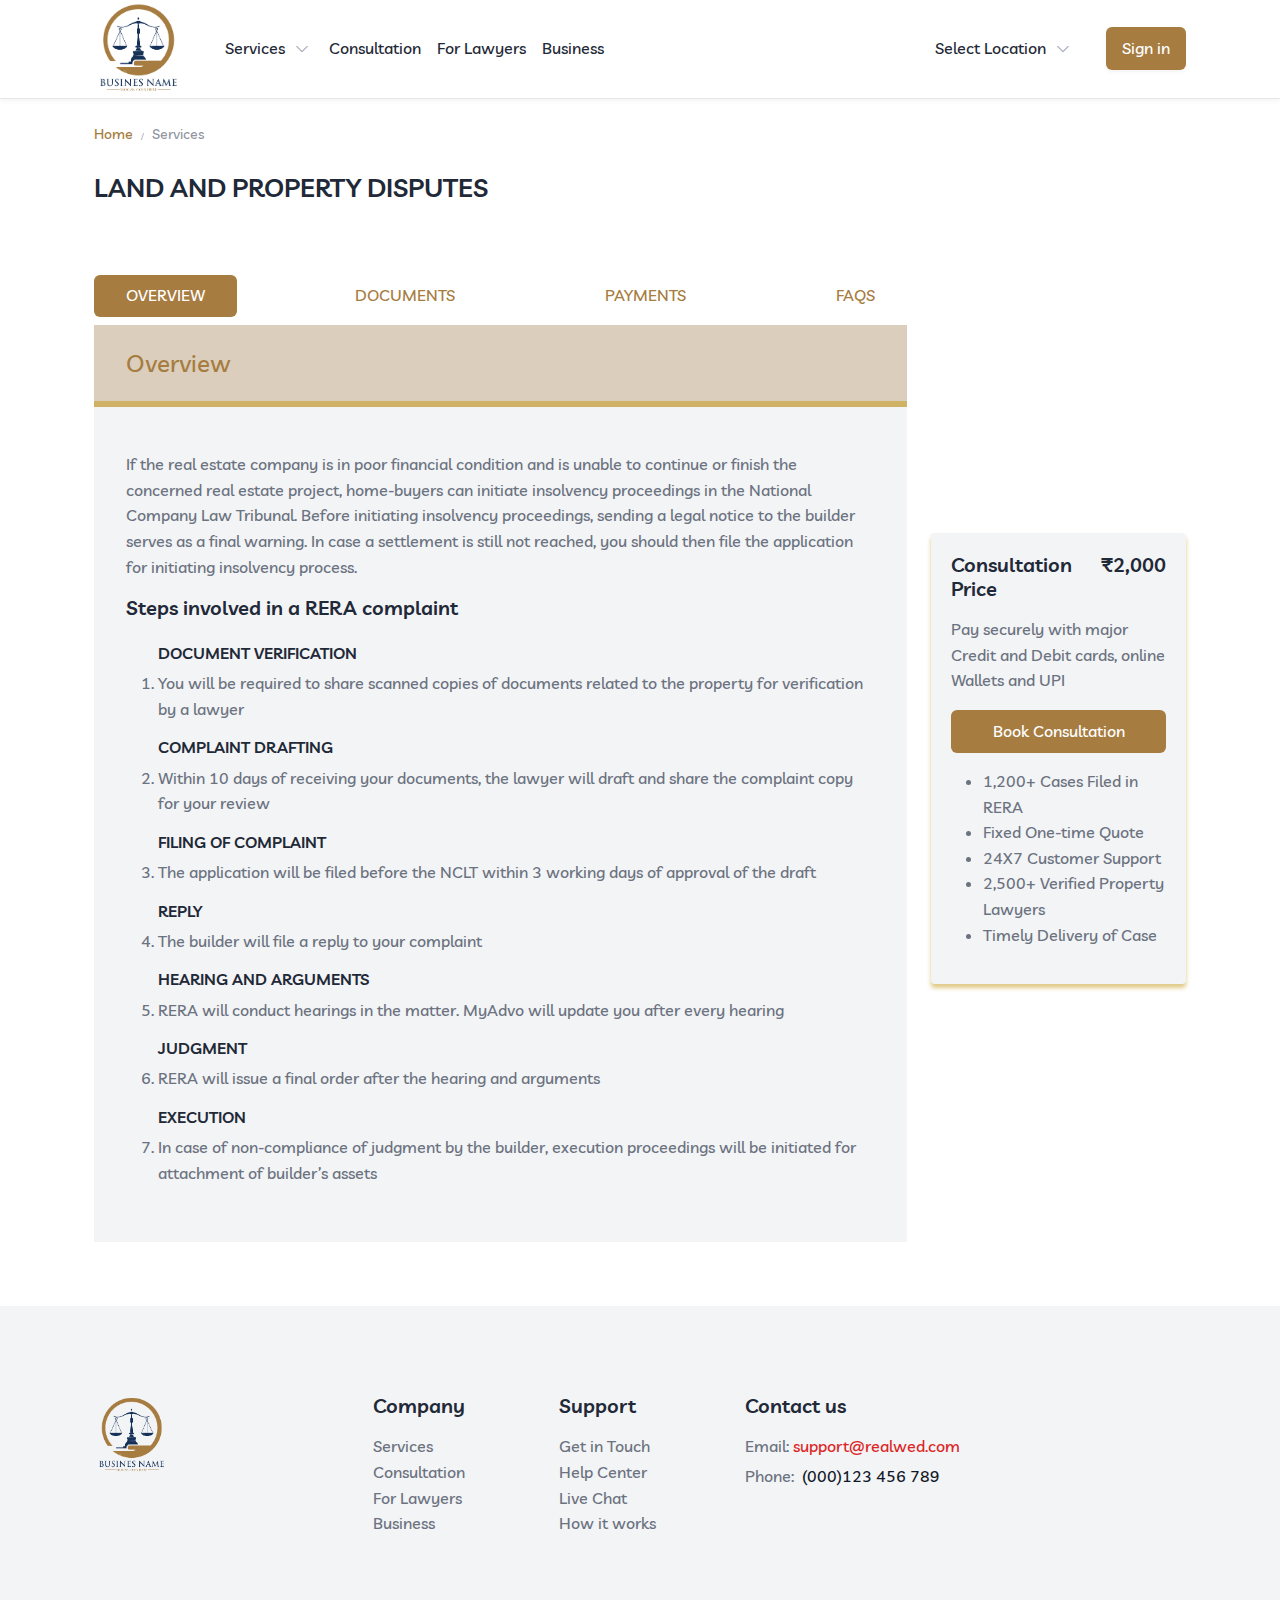
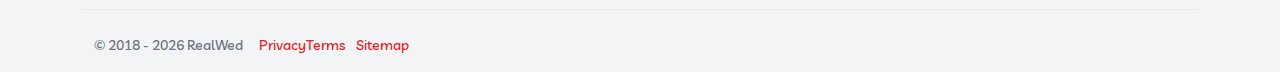
==== commit dc3e3728: "home page & service page changed" ====
--- a/services.html
+++ b/services.html
@@ -91,7 +91,7 @@
     <!-- end navbar -->
 
     <!-- pageheader -->
-    <section class="pt-4 pb-4 pb-lg-8">
+    <section class="pt-4 pb-4 pb-lg-5">
         <div class="container">
             <div class="row">
                 <div class="col-md-12">
@@ -103,7 +103,7 @@
                         </ol>
                     </nav>
                     <div class="mt-4">
-                        <h1 class="display-6 fw-semi-bold">Services</h1>
+                        <h2 class="fw-semi-bold">LAND AND PROPERTY DISPUTES</h2>
                     </div>
                 </div>
             </div>
@@ -112,7 +112,7 @@
     <!-- pageheader-->
 
     <!-- who we are -->
-    <section class="py-lg-5 py-6">
+    <!-- <section class="py-lg-5 py-6">
         <div class="container">
             <div class="row align-items-center mb-lg-5 mb-5">
                 <div class="col-lg-6 col-md-12 col-12">
@@ -179,7 +179,7 @@
                 </div>
             </div>
         </div>
-    </section>
+    </section> -->
     <!-- who we are -->
 
     <!-- Our Services Content -->
@@ -187,32 +187,148 @@
     <section class="py-lg-5 py-6">
         <div class="container">
             <div class="row align-items-center mb-lg-5 mb-5">
-                <div class="col-lg-12 col-md-12 col-12">
-                    <div class="service-content">
-                        <h2>TRESPASSING OR CLAIMING POSSESSION OF THE PROPERTY</h2>
-                        <p>Possession is stated as points of ownership as per law. It is important for any owner of the property to keep the possessory rights with him. In situations where the owner is residing outside the city or country; protecting the property becomes a primal concern. Therefore the property is either given to a friend, relative or tenant to ensure the property is intact in the absence of the owner. It becomes a cause of concern when the owner wishes to return to the property and the occupant refuses to vacate.
-                            Can the owner do anything about it or just let go of his property created or inherited to the unscrupulous relatives or friends?? The owner has the complete legal rights to approach the court of law through a property dispute lawyer for seeking the possession of his house. Whether a suit for eviction or possession or Suit of Mandatory Injunction will totally depend on the facts of the case. Additionally, profits for illegal occupation must also be claimed through the court.
-                            The other aspect if any person who has illegally entered your property. It is called trespassing. The owner of the property not only has the right to file a case in court but also file a criminal complaint against such a trespasser.
-                        </p>
-                        <h2>To avoid Land and Property Disputes it is important for such owners especially persons residing abroad (NRI or PIO) or a house owner living in a different city:</h2>
-                        <ol>
-                            <li>Being an owner of a house where it is decided to give the house to a relative or a friend only for purposes of caretaking; the owner must enter into a properly drafted agreement that of a caretaker to be categoric as to the rights of the caretaker and that at any stage he cannot take undue advantage of your absence.</li>
-                            <li>If the house is given to a tenant; enter into a rent agreement and the rent must be deposited into the bank accounts.</li>
-                            <li>No power of attorney or any blank documents to be signed and handed over to the relative or friend.</li>
-                            <li>It is most important that the ownership documents such as the registered deeds and documents of the property are in your custody. PLEASE DO NOT HAND THESE DOCUMENTS TO ANY PERSON. Ensure you visit or have some person visit the property regularly.</li>
-                        </ol>
-                        <h2>CLAIMING OWNERSHIP OF THE PROPERTY</h2>
-                        <p>Circumstances occur quite often where your own blood or the closest friend or maybe a third party taking advantage of the faith and trust reposed in them; claim ownership of the property (house/land) which lead to a land and property dispute. The claim could be based on any of the following:</p>
-                        <ol>
-                            <li>An alleged Will</li>
-                            <li>Deeds executed by a power of attorney</li>
-                            <li>Forged agreements</li>
-                            <li>False facts and documents submitted to government authorities</li>
-                        </ol>
-                        <h2>AN ALLEGED WILL</h2>
-                        <p>On the death of a person; as per law, it is his children, widow, and mother who inherit the property in equal shares unless there is a Will left by the deceased. Each child or heir or another party might want the assets solely in their name or maybe unequally distributed based on a Will.
-
-                            There are many cases in the past that we have seen where false Wills have been created by parties trying to usurp the share of their brothers and sisters or other family members. However, such a Will if comes into the knowledge of the testator himself can cancel it. If such a false or fabricated document is propounded by the beneficiary after the death of the owner of the property, the aggrieved must immediately on attaining knowledge approach the competent court seeking appropriate orders have the Will set aside.</p>
+                <div class="col-lg-9 col-md-12 col-12">
+                    <ul class="nav nav-pills mb-2 justify-content-lg-between" id="pills-tab" role="tablist">
+                        <li class="nav-item" role="presentation">
+                          <button class="nav-link active px-5" id="pills-overview-tab" data-bs-toggle="pill" data-bs-target="#pills-overview" type="button" role="tab" aria-controls="pills-overview" aria-selected="true">OVERVIEW</button>
+                        </li>
+                        <li class="nav-item" role="presentation">
+                          <button class="nav-link px-5" id="pills-documents-tab" data-bs-toggle="pill" data-bs-target="#pills-documents" type="button" role="tab" aria-controls="pills-documents" aria-selected="false">DOCUMENTS</button>
+                        </li>
+                        <li class="nav-item" role="presentation">
+                          <button class="nav-link px-5" id="pills-payement-tab" data-bs-toggle="pill" data-bs-target="#pills-payement" type="button" role="tab" aria-controls="pills-payement" aria-selected="false">PAYMENTS</button>
+                        </li>
+                        <li class="nav-item" role="presentation">
+                          <button class="nav-link px-5" id="pills-faq-tab" data-bs-toggle="pill" data-bs-target="#pills-faq" type="button" role="tab" aria-controls="pills-faq" aria-selected="false">FAQS</button>
+                        </li>
+                      </ul>
+                      <div class="tab-content bg-secondary-subtle" id="pills-tabContent">
+                        <div class="tab-pane fade show active" id="pills-overview" role="tabpanel" aria-labelledby="pills-overview-tab" tabindex="0">
+                            <div class="content-header">Overview</div>
+                            <div class="content-text p-5">
+                                <p>If the real estate company is in poor financial condition and is unable to continue or finish the concerned real estate project, home-buyers can initiate insolvency proceedings in the National Company Law Tribunal.
+                                    Before initiating insolvency proceedings, sending a legal notice to the builder serves as a final warning. In case a settlement is still not reached, you should then file the application for initiating insolvency process.
+                                </p>
+                                <h3>Steps involved in a RERA complaint</h3>
+                                <ol class="my-4">
+                                    <h4>DOCUMENT VERIFICATION</h4>
+                                    <li>You will be required to share scanned copies of documents related to the property for verification by a lawyer</li>
+                                    <h4 class="mt-3">COMPLAINT DRAFTING</h4>
+                                    <li>Within 10 days of receiving your documents, the lawyer will draft and share the complaint copy for your review</li>
+                                    <h4 class="mt-3">FILING OF COMPLAINT</h4>
+                                    <li>The application will be filed before the NCLT within 3 working days of approval of the draft</li>
+                                    <h4 class="mt-3">REPLY</h4>
+                                    <li>The builder will file a reply to your complaint</li>
+                                    <h4 class="mt-3">HEARING AND ARGUMENTS</h4>
+                                    <li>RERA will conduct hearings in the matter. MyAdvo will update you after every hearing</li>
+                                    <h4 class="mt-3">JUDGMENT</h4>
+                                    <li>RERA will issue a final order after the hearing and arguments</li>
+                                    <h4 class="mt-3">EXECUTION</h4>
+                                    <li>In case of non-compliance of judgment by the builder, execution proceedings will be initiated for attachment of builder’s assets</li>
+                                </ol>
+                            </div>
+                        </div>
+                        <div class="tab-pane fade" id="pills-documents" role="tabpanel" aria-labelledby="pills-documents-tab" tabindex="0">
+                            <div class="content-header">Required Documents</div>
+                            <div class="content-text p-5">
+                                <ol class="my-4">
+                                    <li>Application for buying of property in the Project</li>
+                                    <li>Builder-Buyer Agreement</li>
+                                    <li>Receipts/Proof of payments made to the builder</li>
+                                    <li>Letters/ email correspondences between the Buyer and the Builder</li>
+                                    <li>Brochure of the Project</li>
+                                    <li>Letter of Allotment</li>
+                                </ol>
+                            </div>
+                        </div>
+                        <div class="tab-pane fade" id="pills-payement" role="tabpanel" aria-labelledby="pills-payement-tab" tabindex="0">
+                            <div class="content-header">Payment Structure</div>
+                            <div class="content-text p-5">
+                                <h4>Without Execution</h4>
+                                <ol class="my-4">
+                                    <li>You are required to pay 60% of the case fee to start the work</li>
+                                    <li>40% is payable after getting the final order</li>
+                                </ol>
+                                <h4>With Execution</h4>
+                                <ol class="my-4">
+                                    <li>You are required to pay 60% of the case fee to start the work</li>
+                                    <li>20% upon getting the final order</li>
+                                    <li>20% upon receiving RC (Recovery Certificate)</li>
+                                </ol>
+                            </div>
+                        </div>
+                        <div class="tab-pane fade" id="pills-faq" role="tabpanel" aria-labelledby="pills-faq-tab" tabindex="0">
+                            <div class="content-header">Frequently Asked Questions</div>
+                            <div class="content-text p-5">
+                                <div class="accordion accordion-flush" id="accordionFlushExample">
+                                    <div class="accordion-item px-3 my-3">
+                                      <h2 class="accordion-header">
+                                        <button class="accordion-button collapsed" type="button" data-bs-toggle="collapse" data-bs-target="#flush-collapseOne" aria-expanded="false" aria-controls="flush-collapseOne">
+                                            What is RERA?
+                                        </button>
+                                      </h2>
+                                      <div id="flush-collapseOne" class="accordion-collapse collapse" data-bs-parent="#accordionFlushExample">
+                                        <div class="accordion-body">RERA Stands for Real Estate (Regulation and Development) Act, 2016. The word RERA is also used to denote the Real Estate Regulatory Authority. As per the act, every state and union territory in India has to set up a RERA authority. It’s an initiative by the Indian Government in the real estate sector. The Act aims to set up a Real Estate Regulatory Authority (hereafter, ‘RERA’) to ensure speedy justice to home buyers. The Act is designed to ensure timely recovery of money or possession of the property to the buyers, against the builder.</div>
+                                      </div>
+                                    </div>
+                                    <div class="accordion-item px-3 my-3">
+                                      <h2 class="accordion-header">
+                                        <button class="accordion-button collapsed" type="button" data-bs-toggle="collapse" data-bs-target="#flush-collapseTwo" aria-expanded="false" aria-controls="flush-collapseTwo">
+                                            Where RERA is applicable?
+                                        </button>
+                                      </h2>
+                                      <div id="flush-collapseTwo" class="accordion-collapse collapse" data-bs-parent="#accordionFlushExample">
+                                        <div class="accordion-body">The Real Estate Act 2016 applies to all commercial and residential projects where-
+                                            <ol>
+                                                <li>The land is over 500 square meters,</li>
+                                                <li>More than eight apartments are to be developed</li>
+                                                <li>Ongoing projects which have not received completion certificate on the date of commencement of the RERA Act.</li>
+                                                <li>If a real estate developer fails to register a project within three months, the RERA authority</li>
+                                            </ol>
+                                        </div>
+                                      </div>
+                                    </div>
+                                    <div class="accordion-item px-3 my-3">
+                                      <h2 class="accordion-header">
+                                        <button class="accordion-button collapsed" type="button" data-bs-toggle="collapse" data-bs-target="#flush-collapseThree" aria-expanded="false" aria-controls="flush-collapseThree">
+                                            Why is RERA made? What are the objectives?
+                                        </button>
+                                      </h2>
+                                      <div id="flush-collapseThree" class="accordion-collapse collapse" data-bs-parent="#accordionFlushExample">
+                                        <div class="accordion-body">RERA or Real estate development act 2016 was the need of the hour. In the absence of a sector-specific law, the Indian real estate sector suffered from corruption and a lack of transparency.
+                                            RERA takes care of consumer interests and brings discipline in the real estate sector. RERA has the following broad objectives -
+                                            <ol>
+                                                <li>Bring transparency in the real estate sector.</li>
+                                                <li>Protect consumer interest by ensuring the time-bound delivery of real estate projects.</li>
+                                                <li>Single forum to handle real estate disputes.</li>
+                                                <li>Bring standardization in the real estate sector</li>
+                                            </ol>
+                                            <p>Ensuring accountability of the builders /developers /Agents /promoters.</p>
+                                        </div>
+                                      </div>
+                                    </div>
+                                  </div>
+                            </div>
+                        </div>
+                      </div>
+                </div>
+                <div class="col-lg-3 col-md-12 col-12">
+                    <div class="floating-card bg-secondary-subtle">
+                        <div class="d-flex gap-2 w-100 justify-content-between">
+                            <div>
+                              <h3 class="mb-0">Consultation Price</h3>
+                            </div>
+                            <h3 class="text-nowrap">₹2,000</h3>
+                          </div>
+                          <p class="my-3">Pay securely with major Credit and Debit cards, online Wallets and UPI</p>
+                          <a href="#" class="btn btn-primary bg-gold border-0 w-100">Book Consultation</a>
+                          <ul class="my-3">
+                            <li>1,200+ Cases Filed in RERA</li>
+                            <li>Fixed One-time Quote</li>
+                            <li>24X7 Customer Support</li>
+                            <li>2,500+ Verified Property Lawyers</li>
+                            <li>Timely Delivery of Case</li>
+                          </ul>
                     </div>
                 </div>
             </div>
@@ -220,30 +336,6 @@
     </section>
 
     <!-- End Of Our Services Content -->
-
-
-
-
-
-
-
-
-
-
-
-
-
-
-
-
-
-
-
-
-
-
-
-
 
     <!-- footer -->
 
--- a/assets/css/style.css
+++ b/assets/css/style.css
@@ -41,4 +41,80 @@
     border-color: #dbcebc !important;
     box-shadow: 0 0 0 .25rem rgba(195, 150, 15, 0.5);
     outline: 0;
+}
+
+.content-header {
+    font-size: 1.5rem;
+    font-weight: 500;
+    padding: 1.2rem 2rem;
+    margin-bottom: 0.8rem;
+    color: #A67C40;
+    background-color: #dbcebc;
+    border-bottom: 6px solid rgba(195, 150, 15, 0.5);
+}
+
+.nav-pills .nav-link {
+    background: none;
+    border: 0;
+    border-radius: var(--rw-nav-pills-border-radius);
+    color: #A67C40 !important;
+}
+
+.nav-pills .nav-link.active, .nav-pills .show>.nav-link {
+    background-color: #A67C40 !important;
+    color: #fff !important;
+}
+
+.accordion-flush .accordion-button:not(.collapsed) {
+    background-color: transparent;
+    color: #A67C40;
+}
+
+.floating-card {
+    padding: 20px;
+    border-radius: 4px;
+    box-shadow: rgba(195, 150, 15, 0.5) 0px 4px 4px 0px;
+    margin-bottom: 3rem;
+    margin-top: 3rem;
+    width: inherit;
+    position: absolute;
+    top: 20%;
+}
+
+/* Responsive Media Query For Smartphones*/
+
+@media only screen and (min-width: 320px) and (max-width: 700px) {
+    
+    .floating-card {
+        padding: 20px;
+        border-radius: 4px;
+        box-shadow: rgba(195, 150, 15, 0.5) 0px 4px 4px 0px;
+        margin-bottom: 3rem;
+        margin-top: 3rem;
+        width: 100%;
+        position: inherit;
+    }
+
+    .w-50 {
+        width: 30%!important;
+    }
+}
+
+/* Responsive Media Query For Ipads & Tablets*/
+
+@media only screen and (min-width: 768px) and (max-width: 1300px) {
+
+    .floating-card {
+        padding: 20px;
+        border-radius: 4px;
+        box-shadow: rgba(195, 150, 15, 0.5) 0px 4px 4px 0px;
+        margin-bottom: 3rem;
+        margin-top: 3rem;
+        width: 100%;
+        position: inherit;
+    }
+
+    .w-50 {
+        width: 30%!important;
+    }
 }